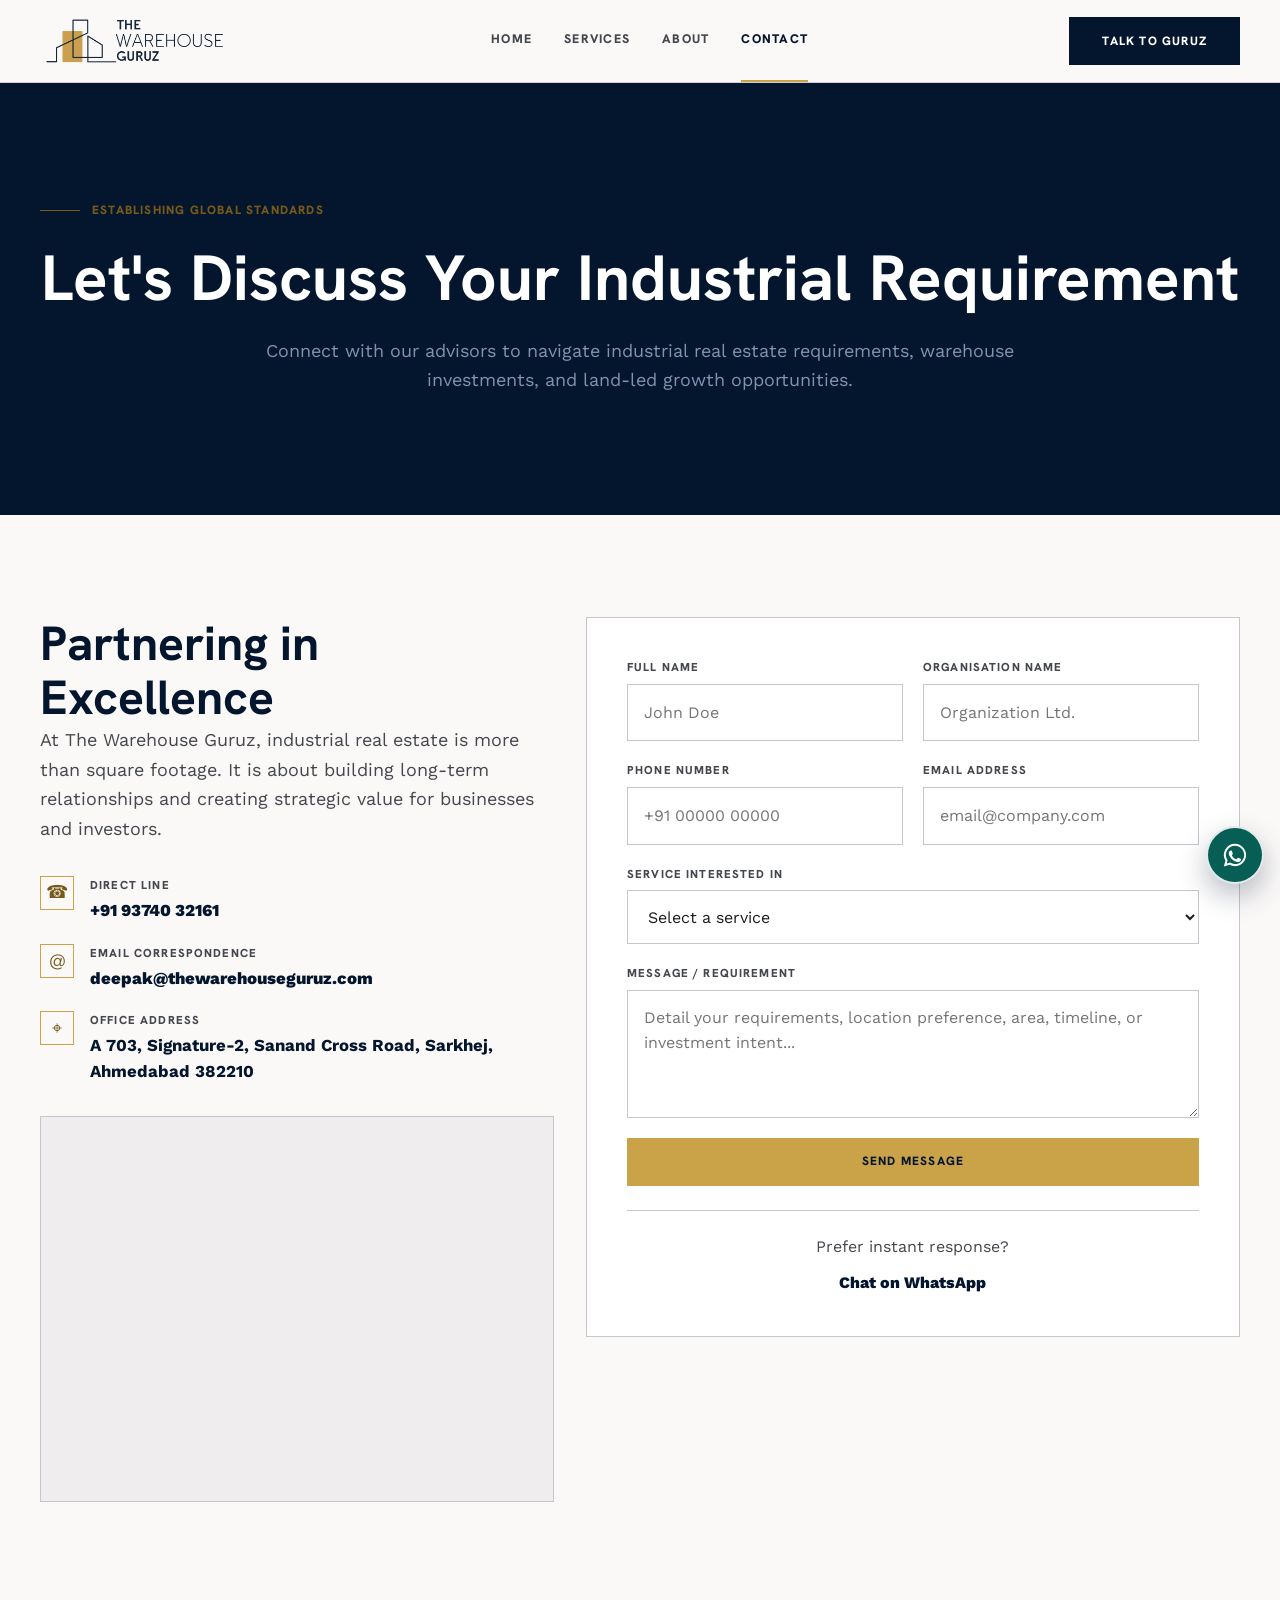
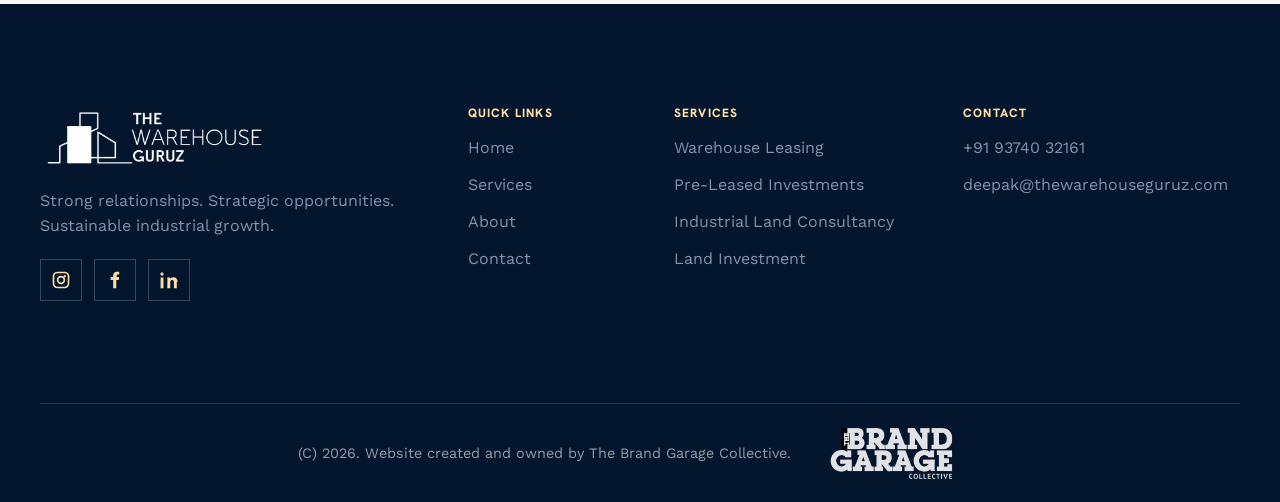
==== contact.html @ d519ac79 "Initial website build" ====
<!DOCTYPE html>
<!-- Website created by MDnoob (https://github.com/MDnoob) for The Brand Garage Collective. -->
<html lang="en">
  <head>
    <meta charset="utf-8" />
    <meta name="viewport" content="width=device-width, initial-scale=1" />
    <meta
      name="description"
      content="Contact The Warehouse Guruz for warehouse leasing, pre-leased warehouse investments, industrial land consultancy, and land investment opportunities."
    />
    <title>Contact | The Warehouse Guruz</title>
    <link rel="icon" type="image/png" sizes="256x256" href="./favicon-v3.png?v=20260601b" />
    <link rel="shortcut icon" href="./favicon.ico?v=20260601b" />
    <link rel="apple-touch-icon" href="./favicon-v3.png?v=20260601b" />
    <link rel="preconnect" href="https://fonts.googleapis.com" />
    <link rel="preconnect" href="https://fonts.gstatic.com" crossorigin />
    <link
      href="https://fonts.googleapis.com/css2?family=Hanken+Grotesk:wght@400;600;700;800&family=Work+Sans:wght@400;500;600;700&display=swap"
      rel="stylesheet"
    />
    <link rel="stylesheet" href="styles.css" />
    <script src="script.js" defer></script>
  </head>
  <body data-page="contact">
    <a class="skip-link" href="#main">Skip to content</a>
    <header class="site-header">
      <div class="container nav">
        <a class="brand" href="index.html" aria-label="The Warehouse Guruz home">
          <img class="brand-logo" src="assets/logo/the-warehouse-guruz-logo.png" alt="The Warehouse Guruz" />
        </a>
        <nav class="nav-links" id="site-navigation" data-nav-links aria-label="Primary navigation">
          <a class="nav-link" href="index.html" data-nav="home">Home</a>
          <a class="nav-link" href="services.html" data-nav="services">Services</a>
          <a class="nav-link" href="index.html#about">About</a>
          <a class="nav-link" href="contact.html" data-nav="contact">Contact</a>
        </nav>
        <div class="nav-actions">
          <a class="btn btn-primary nav-cta" data-whatsapp href="https://wa.me/919374032161">Talk to Guruz</a>
          <button
            class="mobile-menu-button"
            type="button"
            aria-label="Toggle navigation"
            aria-controls="site-navigation"
            aria-expanded="false"
            data-menu-button
          >
            <span class="mobile-menu-icon" aria-hidden="true"><span></span></span>
          </button>
        </div>
      </div>
    </header>

    <main id="main">
      <section class="page-hero dark">
        <div class="container page-hero-content reveal">
          <span class="eyebrow">Establishing Global Standards</span>
          <h1>Let's Discuss Your Industrial Requirement</h1>
          <p class="lead">
            Connect with our advisors to navigate industrial real estate requirements, warehouse investments, and land-led growth opportunities.
          </p>
        </div>
      </section>

      <section class="section">
        <div class="container contact-grid">
          <div class="contact-details reveal">
            <div>
              <h2>Partnering in Excellence</h2>
              <p class="lead">
                At The Warehouse Guruz, industrial real estate is more than square footage. It is about building long-term relationships and creating strategic value for businesses and investors.
              </p>
            </div>

            <div class="contact-list" aria-label="Contact details">
              <div class="contact-item">
                <div class="contact-icon" aria-hidden="true">☎</div>
                <div>
                  <div class="contact-label">Direct Line</div>
                  <a class="contact-value" href="tel:+919374032161">+91 93740 32161</a>
                </div>
              </div>
              <div class="contact-item">
                <div class="contact-icon" aria-hidden="true">@</div>
                <div>
                  <div class="contact-label">Email Correspondence</div>
                  <a class="contact-value" href="mailto:deepak@thewarehouseguruz.com">deepak@thewarehouseguruz.com</a>
                </div>
              </div>
              <div class="contact-item">
                <div class="contact-icon" aria-hidden="true">⌖</div>
                <div>
                  <div class="contact-label">Office Address</div>
                  <p class="contact-value contact-address">
                    A 703, Signature-2, Sanand Cross Road, Sarkhej, Ahmedabad 382210
                  </p>
                </div>
              </div>
            </div>

            <div class="map-embed" aria-label="Google map for Signature-2, Makarba, Ahmedabad">
              <iframe
                src="https://www.google.com/maps/embed?pb=!1m18!1m12!1m3!1d997.132322818571!2d72.49287999976843!3d22.987524234415023!2m3!1f0!2f0!3f0!3m2!1i1024!2i768!4f13.1!3m3!1m2!1s0x395e9aeba60e48b9%3A0x1c34dd484b5858c0!2sSIGNATURE-2%2C%20Makarba%2C%20Sarkhej-Okaf%2C%20Ahmedabad%2C%20Gujarat%20382210!5e1!3m2!1sen!2sin!4v1780307884399!5m2!1sen!2sin"
                title="The Warehouse Guruz office location"
                allowfullscreen
                loading="lazy"
                referrerpolicy="no-referrer-when-downgrade"
              ></iframe>
            </div>
          </div>

          <div class="form-card reveal">
            <form class="contact-form" data-contact-form novalidate>
              <input class="form-honeypot" type="text" name="website" tabindex="-1" autocomplete="off" aria-hidden="true" />
              <div class="form-grid">
                <div class="field">
                  <label for="full-name">Full Name</label>
                  <input id="full-name" name="fullName" type="text" autocomplete="name" placeholder="John Doe" required />
                </div>
                <div class="field">
                  <label for="company-name">Organisation Name</label>
                  <input id="company-name" name="companyName" type="text" autocomplete="organization" placeholder="Organization Ltd." required />
                </div>
                <div class="field">
                  <label for="phone-number">Phone Number</label>
                  <input id="phone-number" name="phoneNumber" type="tel" autocomplete="tel" placeholder="+91 00000 00000" required />
                </div>
                <div class="field">
                  <label for="email-address">Email Address</label>
                  <input id="email-address" name="emailAddress" type="email" autocomplete="email" placeholder="email@company.com" required />
                </div>
                <div class="field full">
                  <label for="service-type">Service Interested In</label>
                  <select id="service-type" name="service" required>
                    <option value="">Select a service</option>
                    <option value="warehouse-leasing">Warehouse Leasing</option>
                    <option value="pre-leased-investments">Pre-Leased Warehouse Investments</option>
                    <option value="industrial-land-consultancy">Industrial Land Consultancy</option>
                    <option value="land-investment-opportunities">Land Investment Opportunities</option>
                  </select>
                </div>
                <div class="field full">
                  <label for="message">Message / Requirement</label>
                  <textarea
                    id="message"
                    name="message"
                    placeholder="Detail your requirements, location preference, area, timeline, or investment intent..."
                    required
                  ></textarea>
                </div>
              </div>
              <button class="btn btn-secondary" type="submit">Send Message</button>
              <div class="form-status" data-form-status tabindex="-1" role="status" aria-live="polite">
                Please wait while we send your inquiry.
              </div>
            </form>

            <div class="instant-cta">
              <p class="text-muted">Prefer instant response?</p>
              <a class="inline-whatsapp" data-whatsapp href="https://wa.me/919374032161">Chat on WhatsApp</a>
            </div>
          </div>
        </div>
      </section>
    </main>

    <footer class="site-footer">
      <div class="container footer-grid">
        <div class="footer-brand">
          <img class="brand-logo footer-logo" src="assets/logo/the-warehouse-guruz-logo.png" alt="The Warehouse Guruz" />
          <p class="footer-text">Strong relationships. Strategic opportunities. Sustainable industrial growth.</p>
          <div class="social-links" aria-label="Social links">
            <a class="social-link" href="https://www.instagram.com/thewarehouseguruz/" target="_blank" rel="noopener" aria-label="The Warehouse Guruz on Instagram">
              <svg viewBox="0 0 24 24" aria-hidden="true"><path d="M7.75 2h8.5A5.76 5.76 0 0 1 22 7.75v8.5A5.76 5.76 0 0 1 16.25 22h-8.5A5.76 5.76 0 0 1 2 16.25v-8.5A5.76 5.76 0 0 1 7.75 2Zm0 2A3.75 3.75 0 0 0 4 7.75v8.5A3.75 3.75 0 0 0 7.75 20h8.5A3.75 3.75 0 0 0 20 16.25v-8.5A3.75 3.75 0 0 0 16.25 4h-8.5Zm8.75 2.1a1.4 1.4 0 1 1 0 2.8 1.4 1.4 0 0 1 0-2.8ZM12 7a5 5 0 1 1 0 10 5 5 0 0 1 0-10Zm0 2a3 3 0 1 0 0 6 3 3 0 0 0 0-6Z" fill="currentColor"/></svg>
            </a>
            <a class="social-link" href="https://www.facebook.com/profile.php?id=61590248348648" target="_blank" rel="noopener" aria-label="The Warehouse Guruz on Facebook">
              <svg viewBox="0 0 24 24" aria-hidden="true"><path d="M14 8.25V6.6c0-.8.55-1.1 1.18-1.1H17V2.2C16.68 2.16 15.58 2 14.3 2 11.62 2 9.8 3.64 9.8 6.66v1.59H6.77V12H9.8v10h3.72V12h3.08l.49-3.75H14Z" fill="currentColor"/></svg>
            </a>
            <a class="social-link" href="https://www.linkedin.com/company/the-warehouse-guruz/about/" target="_blank" rel="noopener" aria-label="The Warehouse Guruz on LinkedIn">
              <svg viewBox="0 0 24 24" aria-hidden="true"><path d="M5.35 8.98H1.9V22h3.45V8.98ZM3.62 3C2.52 3 1.65 3.82 1.65 4.9c0 1.06.85 1.9 1.93 1.9h.03c1.12 0 1.98-.84 1.98-1.9C5.57 3.82 4.73 3 3.62 3ZM22.35 14.54c0-3.99-2.13-5.84-4.98-5.84-2.29 0-3.31 1.26-3.88 2.14V8.98h-3.45c.04 1.22 0 13.02 0 13.02h3.45v-7.27c0-.39.03-.78.14-1.06.31-.78 1-1.59 2.17-1.59 1.53 0 2.14 1.17 2.14 2.88V22h3.45l-.04-7.46Z" fill="currentColor"/></svg>
            </a>
          </div>
        </div>
        <div>
          <h2 class="footer-title">Quick Links</h2>
          <ul class="footer-list">
            <li><a class="footer-link" href="index.html">Home</a></li>
            <li><a class="footer-link" href="services.html">Services</a></li>
            <li><a class="footer-link" href="index.html#about">About</a></li>
            <li><a class="footer-link" href="contact.html">Contact</a></li>
          </ul>
        </div>
        <div>
          <h2 class="footer-title">Services</h2>
          <ul class="footer-list">
            <li><a class="footer-link" href="services.html#warehouse-leasing">Warehouse Leasing</a></li>
            <li><a class="footer-link" href="services.html#pre-leased-investments">Pre-Leased Investments</a></li>
            <li><a class="footer-link" href="services.html#industrial-land-consultancy">Industrial Land Consultancy</a></li>
            <li><a class="footer-link" href="services.html#land-investment-opportunities">Land Investment</a></li>
          </ul>
        </div>
        <div>
          <h2 class="footer-title">Contact</h2>
          <ul class="footer-list">
            <li><a class="footer-contact" href="tel:+919374032161">+91 93740 32161</a></li>
            <li><a class="footer-contact" href="mailto:deepak@thewarehouseguruz.com">deepak@thewarehouseguruz.com</a></li>
          </ul>
        </div>
      </div>
      <div class="container footer-bottom">
        <span>(C) 2026. Website created and owned by The Brand Garage Collective.</span>
        <img class="creator-logo" src="assets/logo/the-brand-garage-collective-logo.png" alt="The Brand Garage Collective" />
      </div>
    </footer>

    <a class="whatsapp-float" data-whatsapp href="https://wa.me/919374032161" aria-label="Chat with The Warehouse Guruz on WhatsApp">
      <svg viewBox="0 0 32 32" aria-hidden="true" focusable="false">
        <path
          fill="currentColor"
          d="M16.04 3.2A12.75 12.75 0 0 0 5.1 22.5L3.2 29l6.67-1.78A12.76 12.76 0 1 0 16.04 3.2Zm0 2.32a10.43 10.43 0 1 1-5.3 19.41l-.38-.23-3.86 1.03 1.04-3.75-.25-.4A10.43 10.43 0 0 1 16.04 5.52Zm-5.08 5.52c-.23 0-.6.09-.92.44-.32.35-1.2 1.18-1.2 2.87s1.23 3.33 1.4 3.56c.17.23 2.38 3.8 5.88 5.17 2.9 1.14 3.5.91 4.13.85.63-.06 2.03-.83 2.31-1.63.29-.8.29-1.49.2-1.63-.08-.14-.32-.23-.66-.4-.35-.17-2.03-1-2.35-1.12-.32-.12-.55-.17-.78.17-.23.35-.9 1.12-1.1 1.35-.2.23-.4.26-.75.09-.35-.17-1.46-.54-2.78-1.72-1.03-.92-1.72-2.05-1.92-2.4-.2-.35-.02-.54.15-.71.15-.15.35-.4.52-.6.17-.2.23-.35.35-.58.12-.23.06-.43-.03-.6-.09-.17-.78-1.88-1.07-2.58-.28-.67-.57-.58-.78-.59h-.6Z"
        />
      </svg>
    </a>
  </body>
</html>
---- styles.css ----
:root {
  --color-bg: #fbf9f8;
  --color-surface: #ffffff;
  --color-surface-soft: #f5f3f3;
  --color-surface-muted: #efeded;
  --color-text: #1b1c1c;
  --color-muted: #44474d;
  --color-border: #c5c6ce;
  --color-outline: #75777e;
  --color-primary: #04162e;
  --color-primary-soft: #1a2b44;
  --color-primary-muted: #8292b0;
  --color-gold: #caa247;
  --color-gold-dark: #775a19;
  --color-gold-soft: #ffdea5;
  --color-whatsapp: #075e54;
  --shadow-crisp: 0 10px 24px rgba(4, 22, 46, 0.12);
  --container: 1440px;
  --space-1: 0.25rem;
  --space-2: 0.5rem;
  --space-3: 0.75rem;
  --space-4: 1rem;
  --space-5: 1.25rem;
  --space-6: 1.5rem;
  --space-8: 2rem;
  --space-10: 2.5rem;
  --space-12: 3rem;
  --space-16: 4rem;
  --space-20: 5rem;
  --radius: 0;
  --transition: 180ms ease;
  --header-height: 74px;
}

*,
*::before,
*::after {
  box-sizing: border-box;
}

html {
  min-width: 320px;
  scroll-behavior: smooth;
}

body {
  margin: 0;
  background: var(--color-bg);
  color: var(--color-text);
  font-family: "Work Sans", Arial, sans-serif;
  font-size: 16px;
  line-height: 1.55;
  text-rendering: optimizeLegibility;
}

body.nav-open {
  overflow: hidden;
}

img,
svg {
  display: block;
  max-width: 100%;
}

img {
  height: auto;
}

a {
  color: inherit;
  text-decoration: none;
}

button,
input,
select,
textarea {
  font: inherit;
}

button {
  cursor: pointer;
}

:focus-visible {
  outline: 3px solid var(--color-gold);
  outline-offset: 3px;
}

::selection {
  background: var(--color-gold-soft);
  color: var(--color-primary);
}

.skip-link {
  position: absolute;
  left: 1rem;
  top: 1rem;
  z-index: 999;
  transform: translateY(-160%);
  background: var(--color-primary);
  color: #fff;
  padding: 0.75rem 1rem;
  font-weight: 700;
}

.skip-link:focus {
  transform: translateY(0);
}

.container {
  width: min(100% - 40px, var(--container));
  margin-inline: auto;
}

.section {
  padding-block: clamp(3.5rem, 8vw, 7.5rem);
}

.section-tight {
  padding-block: clamp(2.75rem, 6vw, 5rem);
}

.section-header {
  display: grid;
  gap: var(--space-4);
  margin-bottom: clamp(2rem, 6vw, 4rem);
}

.section-header.split {
  align-items: end;
}

.section-header.centered {
  justify-items: center;
  text-align: center;
}

.eyebrow {
  display: inline-flex;
  align-items: center;
  gap: var(--space-3);
  color: var(--color-gold-dark);
  font-family: "Hanken Grotesk", Arial, sans-serif;
  font-size: 0.75rem;
  font-weight: 800;
  letter-spacing: 0.1em;
  line-height: 1.3;
  text-transform: uppercase;
}

.eyebrow::before {
  content: "";
  width: 40px;
  height: 1px;
  background: currentColor;
}

h1,
h2,
h3,
h4,
p {
  margin: 0;
}

h1,
h2,
h3,
h4,
.brand-text,
.stat-value {
  font-family: "Hanken Grotesk", Arial, sans-serif;
}

h1 {
  font-size: clamp(2.35rem, 12vw, 4rem);
  line-height: 1.08;
  letter-spacing: 0;
}

h2 {
  color: var(--color-primary);
  font-size: clamp(2rem, 8vw, 3rem);
  line-height: 1.12;
  letter-spacing: 0;
}

h3 {
  color: var(--color-primary);
  font-size: clamp(1.35rem, 5vw, 2rem);
  line-height: 1.18;
}

h4 {
  font-size: 1.35rem;
  line-height: 1.25;
}

.lead {
  color: var(--color-muted);
  font-size: clamp(1rem, 4vw, 1.125rem);
  line-height: 1.65;
}

.text-muted {
  color: var(--color-muted);
}

.site-header {
  position: sticky;
  top: 0;
  z-index: 80;
  border-bottom: 1px solid rgba(197, 198, 206, 0.8);
  background: rgba(251, 249, 248, 0.96);
  backdrop-filter: blur(16px);
}

.site-header.is-scrolled {
  box-shadow: 0 5px 18px rgba(4, 22, 46, 0.08);
}

.nav {
  min-height: var(--header-height);
  display: flex;
  align-items: center;
  justify-content: space-between;
  gap: var(--space-4);
}

.brand {
  display: inline-flex;
  align-items: center;
  gap: var(--space-3);
  min-width: 0;
}

.brand-logo {
  width: min(190px, 48vw);
  height: auto;
}

.brand-logo.footer-logo {
  width: min(230px, 72vw);
  filter: brightness(0) invert(1);
}

.nav-links {
  position: fixed;
  inset: var(--header-height) 0 auto 0;
  display: grid;
  gap: var(--space-2);
  padding: var(--space-5) 20px var(--space-6);
  border-bottom: 1px solid var(--color-border);
  background: var(--color-bg);
  box-shadow: var(--shadow-crisp);
  opacity: 0;
  pointer-events: none;
  transform: translateY(-120%);
  visibility: hidden;
  transition: opacity var(--transition), transform var(--transition);
}

.nav-links.is-open {
  opacity: 1;
  pointer-events: auto;
  transform: translateY(0);
  visibility: visible;
}

.nav-link {
  display: inline-flex;
  align-items: center;
  min-height: 48px;
  border-bottom: 2px solid transparent;
  color: var(--color-muted);
  font-family: "Hanken Grotesk", Arial, sans-serif;
  font-size: 0.78rem;
  font-weight: 800;
  letter-spacing: 0.1em;
  text-transform: uppercase;
}

.nav-link:hover,
.nav-link[aria-current="page"] {
  color: var(--color-primary);
  border-color: var(--color-gold);
}

.nav-actions {
  display: flex;
  align-items: center;
  gap: var(--space-3);
}

.mobile-menu-button {
  width: 48px;
  height: 48px;
  display: inline-grid;
  place-items: center;
  border: 1px solid var(--color-border);
  background: transparent;
  color: var(--color-primary);
}

.mobile-menu-icon {
  position: relative;
  width: 22px;
  height: 14px;
}

.mobile-menu-icon::before,
.mobile-menu-icon::after,
.mobile-menu-icon span {
  content: "";
  position: absolute;
  left: 0;
  width: 100%;
  height: 2px;
  background: currentColor;
  transition: transform var(--transition), opacity var(--transition), top var(--transition);
}

.mobile-menu-icon::before {
  top: 0;
}

.mobile-menu-icon span {
  top: 6px;
}

.mobile-menu-icon::after {
  top: 12px;
}

.mobile-menu-button[aria-expanded="true"] .mobile-menu-icon::before {
  top: 6px;
  transform: rotate(45deg);
}

.mobile-menu-button[aria-expanded="true"] .mobile-menu-icon span {
  opacity: 0;
}

.mobile-menu-button[aria-expanded="true"] .mobile-menu-icon::after {
  top: 6px;
  transform: rotate(-45deg);
}

.btn {
  display: inline-flex;
  align-items: center;
  justify-content: center;
  min-height: 48px;
  gap: var(--space-2);
  border: 1px solid transparent;
  padding: 0.85rem 1.2rem;
  color: var(--color-primary);
  font-family: "Hanken Grotesk", Arial, sans-serif;
  font-size: 0.75rem;
  font-weight: 800;
  letter-spacing: 0.1em;
  line-height: 1.2;
  text-align: center;
  text-transform: uppercase;
  transition: background var(--transition), color var(--transition), border-color var(--transition), transform var(--transition);
}

.btn:hover {
  transform: translateY(-1px);
}

.btn:active {
  transform: translateY(0) scale(0.98);
}

.btn-primary {
  background: var(--color-primary);
  color: #fff;
}

.btn-primary:hover {
  background: var(--color-primary-soft);
}

@media (hover: hover) and (pointer: fine) {
  .nav-cta:hover {
    border-color: var(--color-gold);
    background: var(--color-gold);
    color: var(--color-primary);
  }
}

.btn-secondary {
  background: var(--color-gold);
  color: var(--color-primary);
}

.btn-secondary:hover {
  background: var(--color-gold-soft);
}

.btn-outline {
  border-color: var(--color-outline);
  background: transparent;
}

.btn-outline:hover {
  background: var(--color-surface-muted);
}

.nav .btn-primary {
  display: none;
}

.hero {
  position: relative;
  min-height: calc(100svh - var(--header-height));
  display: grid;
  align-items: stretch;
  overflow: hidden;
  background: var(--color-surface);
}

.hero-media {
  position: absolute;
  inset: 0;
  z-index: 0;
}

.hero-media img {
  width: 100%;
  height: 100%;
  object-fit: cover;
  object-position: 72% center;
}

.hero-media::after {
  content: "";
  position: absolute;
  inset: 0;
  background:
    linear-gradient(180deg, rgba(251, 249, 248, 0.92) 0%, rgba(251, 249, 248, 0.76) 42%, rgba(251, 249, 248, 0.98) 100%),
    linear-gradient(90deg, rgba(251, 249, 248, 0.98) 0%, rgba(251, 249, 248, 0.56) 72%, rgba(251, 249, 248, 0.1) 100%);
}

.hero-content {
  position: relative;
  z-index: 1;
  display: grid;
  align-content: center;
  gap: var(--space-6);
  min-height: calc(100svh - var(--header-height));
  padding-block: clamp(3rem, 10vw, 7rem);
}

.hero-copy {
  max-width: 740px;
}

.hero h1 {
  color: var(--color-primary);
  margin-top: var(--space-5);
}

.hero h1 span {
  color: var(--color-gold-dark);
}

.hero .lead {
  max-width: 620px;
  margin-top: var(--space-6);
  padding-left: var(--space-5);
  border-left: 4px solid var(--color-gold);
}

.hero-actions {
  display: grid;
  grid-template-columns: 1fr;
  gap: var(--space-3);
  margin-top: var(--space-8);
  max-width: 460px;
}

.stats-band {
  background: var(--color-primary);
  color: #fff;
}

.stats-grid {
  display: grid;
  grid-template-columns: repeat(2, minmax(0, 1fr));
  gap: 1px;
  background: rgba(255, 255, 255, 0.12);
}

.stat {
  background: var(--color-primary);
  padding: var(--space-6) var(--space-4);
  text-align: center;
}

.stat-value {
  color: var(--color-gold-soft);
  font-size: clamp(1.75rem, 8vw, 2.35rem);
  font-weight: 800;
  line-height: 1;
}

.stat-label {
  margin-top: var(--space-2);
  color: rgba(255, 255, 255, 0.72);
  font-family: "Hanken Grotesk", Arial, sans-serif;
  font-size: 0.72rem;
  font-weight: 800;
  letter-spacing: 0.1em;
  text-transform: uppercase;
}

.services-preview {
  background: var(--color-surface-soft);
}

.service-card-grid {
  display: grid;
  gap: var(--space-5);
}

.service-card {
  display: grid;
  min-height: 100%;
  border: 1px solid var(--color-border);
  background: var(--color-surface);
  transition: border-color var(--transition), transform var(--transition);
}

.service-card:hover {
  border-color: var(--color-primary);
  transform: translateY(-2px);
}

.service-card-media {
  aspect-ratio: 4 / 3;
  overflow: hidden;
}

.service-card-media img,
.service-media img,
.opportunity-media img,
.about-bg img {
  width: 100%;
  height: 100%;
  object-fit: cover;
  transition: transform 600ms ease;
}

.service-card:hover img {
  transform: scale(1.04);
}

.service-card-body {
  display: grid;
  gap: var(--space-3);
  padding: var(--space-6);
}

.card-arrow {
  margin-top: var(--space-2);
  color: var(--color-gold-dark);
  font-size: 1.5rem;
  line-height: 1;
}

.opportunity-grid {
  display: grid;
  gap: var(--space-5);
}

.opportunity-media {
  position: relative;
  min-height: 430px;
  overflow: hidden;
  background: var(--color-primary);
}

.opportunity-media::after {
  content: "";
  position: absolute;
  inset: 0;
  background: linear-gradient(180deg, transparent 15%, rgba(4, 22, 46, 0.88) 100%);
}

.opportunity-caption {
  position: absolute;
  inset: auto var(--space-5) var(--space-5) var(--space-5);
  z-index: 1;
  color: #fff;
}

.tag {
  display: inline-flex;
  margin-bottom: var(--space-4);
  background: var(--color-gold);
  color: var(--color-primary);
  padding: 0.35rem 0.55rem;
  font-family: "Hanken Grotesk", Arial, sans-serif;
  font-size: 0.65rem;
  font-weight: 800;
  letter-spacing: 0.1em;
  text-transform: uppercase;
}

.opportunity-caption h3 {
  color: #fff;
  margin-bottom: var(--space-5);
}

.opportunity-panels {
  display: grid;
  gap: var(--space-5);
}

.panel {
  border: 1px solid var(--color-border);
  background: var(--color-surface);
  padding: var(--space-6);
}

.panel.dark {
  border-color: var(--color-primary);
  border-top: 4px solid var(--color-gold);
  background: var(--color-primary);
  color: #fff;
}

.panel.dark h3,
.panel.dark h4 {
  color: var(--color-gold-soft);
}

.panel.dark .lead,
.panel.dark p,
.panel.dark li {
  color: rgba(255, 255, 255, 0.78);
}

.check-list {
  display: grid;
  gap: var(--space-3);
  padding: 0;
  margin: var(--space-6) 0 0;
  list-style: none;
}

.check-list li {
  display: flex;
  align-items: flex-start;
  gap: var(--space-3);
}

.check-list li::before {
  content: "";
  flex: 0 0 11px;
  width: 11px;
  height: 11px;
  margin-top: 0.45rem;
  border: 2px solid var(--color-gold);
  background: transparent;
}

.metric {
  display: flex;
  align-items: center;
  gap: var(--space-4);
  margin-bottom: var(--space-3);
}

.metric-icon {
  color: var(--color-primary);
  font-size: 2.2rem;
}

.metric-value {
  color: var(--color-primary);
  font-family: "Hanken Grotesk", Arial, sans-serif;
  font-size: 2rem;
  font-weight: 800;
}

.about-band {
  position: relative;
  overflow: hidden;
  background: var(--color-primary);
  color: #fff;
}

.about-bg {
  position: absolute;
  inset: 0;
  opacity: 0.28;
}

.about-content {
  position: relative;
  z-index: 1;
  display: grid;
  gap: var(--space-8);
  align-items: center;
}

.about-content h2 {
  color: #fff;
  max-width: 560px;
}

.about-content .lead {
  color: rgba(255, 255, 255, 0.78);
  max-width: 620px;
}

.values-grid {
  display: grid;
  grid-template-columns: repeat(2, minmax(0, 1fr));
  gap: var(--space-5) var(--space-6);
  margin-top: var(--space-8);
}

.value-item {
  border-left: 2px solid var(--color-gold);
  padding-left: var(--space-4);
}

.value-item strong {
  display: block;
  margin-bottom: var(--space-2);
  color: var(--color-gold);
  font-family: "Hanken Grotesk", Arial, sans-serif;
  font-size: 0.75rem;
  letter-spacing: 0.1em;
  text-transform: uppercase;
}

.value-item p {
  color: rgba(255, 255, 255, 0.82);
  font-size: 0.92rem;
  line-height: 1.55;
}

.about-visual {
  position: relative;
  display: grid;
  justify-items: end;
  padding: var(--space-4) 0 0 var(--space-4);
}

.about-frame {
  width: min(100%, 560px);
  border: 8px solid rgba(202, 162, 71, 0.26);
  padding: var(--space-5);
}

.about-frame img {
  width: 100%;
  aspect-ratio: 4 / 3;
  object-fit: cover;
  object-position: center;
  filter: grayscale(1);
}

.quote-card {
  width: min(78%, 320px);
  margin-top: calc(var(--space-10) * -1);
  margin-right: clamp(0rem, 5vw, 6rem);
  background: var(--color-gold);
  color: #020912;
  padding: clamp(1.5rem, 5vw, 2.6rem);
  position: relative;
  z-index: 2;
}

.quote-card blockquote {
  margin: 0;
  font-family: "Hanken Grotesk", Arial, sans-serif;
  font-size: clamp(1.35rem, 5vw, 2rem);
  font-style: italic;
  font-weight: 800;
  line-height: 1.16;
}

.cta-band {
  background: var(--color-surface-muted);
  text-align: center;
}

.cta-inner {
  max-width: 840px;
  margin-inline: auto;
  display: grid;
  gap: var(--space-5);
}

.cta-actions {
  display: grid;
  gap: var(--space-3);
  margin-inline: auto;
  width: min(100%, 520px);
}

.page-hero {
  position: relative;
  overflow: hidden;
  background: var(--color-surface-muted);
}

.page-hero::before {
  content: "";
  position: absolute;
  inset: 0;
  opacity: 0.42;
  background-image:
    linear-gradient(rgba(4, 22, 46, 0.08) 1px, transparent 1px),
    linear-gradient(90deg, rgba(4, 22, 46, 0.08) 1px, transparent 1px);
  background-size: 42px 42px;
}

.page-hero.dark {
  background: var(--color-primary);
  color: #fff;
}

.page-hero.dark h1 {
  color: #fff;
}

.page-hero.dark .lead {
  color: var(--color-primary-muted);
}

.page-hero-content {
  position: relative;
  z-index: 1;
  display: grid;
  gap: var(--space-6);
  padding-block: clamp(4rem, 10vw, 7.5rem);
  text-align: center;
}

.page-hero-content .lead {
  max-width: 760px;
  margin-inline: auto;
}

.service-detail {
  scroll-margin-top: calc(var(--header-height) + 24px);
}

.service-detail.alt {
  background: var(--color-surface-muted);
}

.service-detail-grid {
  display: grid;
  gap: var(--space-5);
  align-items: stretch;
}

.service-media {
  min-height: 260px;
  overflow: hidden;
}

.service-copy {
  display: grid;
  align-content: center;
  gap: var(--space-5);
  border: 1px solid var(--color-border);
  background: var(--color-surface);
  padding: var(--space-6);
}

.service-copy.dark {
  border-color: var(--color-primary);
  background: var(--color-primary);
  color: #fff;
}

.service-copy.dark h2 {
  color: #fff;
}

.service-copy.dark .lead,
.service-copy.dark p {
  color: var(--color-primary-muted);
}

.service-number {
  color: var(--color-gold-dark);
  font-family: "Hanken Grotesk", Arial, sans-serif;
  font-size: 0.75rem;
  font-weight: 800;
  letter-spacing: 0.16em;
  text-transform: uppercase;
}

.service-copy.dark .service-number {
  color: var(--color-gold-soft);
}

.process-grid {
  display: grid;
  gap: var(--space-8);
}

.process-step {
  position: relative;
  display: grid;
  gap: var(--space-4);
  text-align: center;
}

.process-number {
  width: 82px;
  height: 82px;
  display: grid;
  place-items: center;
  margin-inline: auto;
  border: 2px solid var(--color-gold);
  background: var(--color-surface);
  color: var(--color-gold-dark);
  font-family: "Hanken Grotesk", Arial, sans-serif;
  font-size: 1.5rem;
  font-weight: 800;
}

.contact-grid {
  display: grid;
  gap: var(--space-8);
}

.contact-details {
  display: grid;
  gap: var(--space-8);
  align-content: start;
}

.contact-list {
  display: grid;
  gap: var(--space-5);
}

.contact-item {
  display: grid;
  grid-template-columns: 34px 1fr;
  gap: var(--space-4);
  align-items: start;
}

.contact-icon {
  width: 34px;
  height: 34px;
  display: grid;
  place-items: center;
  border: 1px solid var(--color-gold);
  color: var(--color-gold-dark);
  font-size: 1.1rem;
}

.contact-label {
  color: var(--color-muted);
  font-family: "Hanken Grotesk", Arial, sans-serif;
  font-size: 0.72rem;
  font-weight: 800;
  letter-spacing: 0.1em;
  text-transform: uppercase;
}

.contact-value {
  display: inline-flex;
  margin-top: 0.2rem;
  color: var(--color-primary);
  font-size: 1.05rem;
  font-weight: 800;
  overflow-wrap: anywhere;
}

.contact-value:hover {
  color: var(--color-gold-dark);
}

.map-embed {
  width: 100%;
  aspect-ratio: 4 / 3;
  border: 1px solid var(--color-border);
  background: var(--color-surface-muted);
  overflow: hidden;
}

.map-embed iframe {
  width: 100%;
  height: 100%;
  border: 0;
  display: block;
  filter: grayscale(0.35);
}

.contact-address {
  display: block;
  font-weight: 700;
  line-height: 1.55;
}

.form-card {
  border: 1px solid var(--color-border);
  background: var(--color-surface);
  padding: var(--space-6);
}

.contact-form {
  display: grid;
  gap: var(--space-5);
}

.form-honeypot {
  position: absolute;
  left: -10000px;
  width: 1px;
  height: 1px;
  opacity: 0;
  pointer-events: none;
}

.form-grid {
  display: grid;
  gap: var(--space-5);
}

.field {
  display: grid;
  gap: var(--space-2);
}

.field.full {
  grid-column: 1 / -1;
}

label {
  color: var(--color-muted);
  font-family: "Hanken Grotesk", Arial, sans-serif;
  font-size: 0.72rem;
  font-weight: 800;
  letter-spacing: 0.1em;
  text-transform: uppercase;
}

input,
select,
textarea {
  width: 100%;
  border: 1px solid var(--color-border);
  border-radius: var(--radius);
  background: var(--color-surface);
  color: var(--color-text);
  padding: 0.95rem 1rem;
}

textarea {
  min-height: 128px;
  resize: vertical;
}

input:focus,
select:focus,
textarea:focus {
  border-color: var(--color-primary);
  outline: 2px solid rgba(4, 22, 46, 0.16);
  outline-offset: 0;
}

.form-status {
  display: none;
  border-left: 4px solid var(--color-gold);
  background: var(--color-surface-soft);
  color: var(--color-muted);
  padding: var(--space-4);
}

.form-status.is-visible {
  display: block;
}

.form-status[data-type="success"] {
  border-left-color: #0f7a4f;
}

.form-status[data-type="error"] {
  border-left-color: #ba1a1a;
}

.instant-cta {
  display: grid;
  gap: var(--space-3);
  justify-items: center;
  margin-top: var(--space-6);
  padding-top: var(--space-6);
  border-top: 1px solid var(--color-border);
  text-align: center;
}

.inline-whatsapp {
  color: var(--color-primary);
  font-weight: 800;
}

.inline-whatsapp:hover {
  color: var(--color-gold-dark);
}

.site-footer {
  background: var(--color-primary);
  color: #fff;
}

.footer-grid {
  display: grid;
  gap: var(--space-10);
  padding-block: clamp(3.5rem, 8vw, 7rem);
}

.footer-brand {
  display: grid;
  gap: var(--space-5);
  max-width: 430px;
}

.footer-text,
.footer-link,
.footer-contact {
  color: var(--color-primary-muted);
}

.footer-title {
  margin-bottom: var(--space-4);
  color: var(--color-gold-soft);
  font-family: "Hanken Grotesk", Arial, sans-serif;
  font-size: 0.75rem;
  font-weight: 800;
  letter-spacing: 0.1em;
  text-transform: uppercase;
}

.footer-list {
  display: grid;
  gap: var(--space-3);
  padding: 0;
  margin: 0;
  list-style: none;
}

.social-links {
  display: flex;
  flex-wrap: wrap;
  gap: var(--space-3);
}

.social-link {
  width: 42px;
  height: 42px;
  display: grid;
  place-items: center;
  border: 1px solid rgba(255, 255, 255, 0.2);
  color: var(--color-gold-soft);
  transition: background var(--transition), color var(--transition), border-color var(--transition), transform var(--transition);
}

.social-link svg {
  width: 20px;
  height: 20px;
}

.social-link:hover,
.social-link:focus-visible {
  border-color: var(--color-gold-soft);
  background: rgba(255, 255, 255, 0.08);
  color: #fff;
  transform: translateY(-1px);
}

.footer-link:hover,
.footer-contact:hover {
  color: #fff;
  text-decoration: underline;
  text-underline-offset: 0.25em;
}

.footer-bottom {
  border-top: 1px solid rgba(255, 255, 255, 0.12);
  padding-block: var(--space-5);
  color: rgba(255, 255, 255, 0.58);
  font-size: 0.9rem;
  display: flex;
  flex-direction: column;
  align-items: center;
  justify-content: center;
  gap: var(--space-3);
  text-align: center;
}

.creator-logo {
  width: min(180px, 64vw);
  max-height: 58px;
  object-fit: contain;
  filter: grayscale(1) invert(1) contrast(1.65) brightness(1.08);
  opacity: 0.88;
}

.whatsapp-float {
  position: fixed;
  right: max(16px, env(safe-area-inset-right));
  bottom: max(16px, env(safe-area-inset-bottom));
  z-index: 90;
  width: 58px;
  height: 58px;
  display: grid;
  place-items: center;
  border: 2px solid rgba(255, 255, 255, 0.88);
  border-radius: 50%;
  background: var(--color-whatsapp);
  color: #fff;
  box-shadow: 0 12px 28px rgba(4, 22, 46, 0.28);
  transition: transform var(--transition), box-shadow var(--transition);
}

.whatsapp-float:hover,
.whatsapp-float:focus-visible {
  transform: translateY(-2px) scale(1.04);
  box-shadow: 0 16px 34px rgba(4, 22, 46, 0.34);
  background: #064c43;
}

.whatsapp-float svg {
  width: 28px;
  height: 28px;
}

.reveal {
  opacity: 0;
  transform: translateY(24px);
  transition: opacity 560ms ease, transform 560ms ease;
}

.reveal.is-visible {
  opacity: 1;
  transform: translateY(0);
}

@media (prefers-reduced-motion: reduce) {
  *,
  *::before,
  *::after {
    scroll-behavior: auto !important;
    transition-duration: 0.01ms !important;
    animation-duration: 0.01ms !important;
    animation-iteration-count: 1 !important;
  }

  .reveal {
    opacity: 1;
    transform: none;
  }
}

@media (min-width: 560px) {
  .hero-actions,
  .cta-actions {
    grid-template-columns: repeat(2, minmax(0, 1fr));
  }

  .form-grid {
    grid-template-columns: repeat(2, minmax(0, 1fr));
  }
}

@media (min-width: 768px) {
  .container {
    width: min(100% - 80px, var(--container));
  }

  .nav .btn-primary {
    display: inline-flex;
  }

  .service-card-grid {
    grid-template-columns: repeat(2, minmax(0, 1fr));
  }

  .stats-grid {
    grid-template-columns: repeat(4, minmax(0, 1fr));
  }

  .values-grid,
  .process-grid {
    grid-template-columns: repeat(2, minmax(0, 1fr));
  }

  .service-media {
    min-height: 420px;
  }

  .contact-grid {
    grid-template-columns: 0.88fr 1.12fr;
    align-items: start;
  }

  .footer-grid {
    grid-template-columns: 1.4fr 0.8fr 1fr;
  }
}

@media (min-width: 980px) {
  .mobile-menu-button {
    display: none;
  }

  .nav-links {
    position: static;
    display: flex;
    align-items: center;
    gap: var(--space-8);
    padding: 0;
    border: 0;
    background: transparent;
    box-shadow: none;
    opacity: 1;
    pointer-events: auto;
    transform: none;
    visibility: visible;
  }

  .nav-link {
    min-height: var(--header-height);
  }

  .hero-media::after {
    background: linear-gradient(90deg, rgba(251, 249, 248, 1) 0%, rgba(251, 249, 248, 1) 42%, rgba(251, 249, 248, 0.55) 68%, rgba(251, 249, 248, 0.04) 100%);
  }

  .hero-content {
    min-height: min(820px, calc(100svh - var(--header-height)));
  }

  .section-header.split {
    grid-template-columns: minmax(0, 0.9fr) auto;
  }

  .service-card-grid {
    grid-template-columns: repeat(4, minmax(0, 1fr));
  }

  .opportunity-grid {
    grid-template-columns: 1.25fr 0.75fr;
  }

  .about-content {
    grid-template-columns: minmax(0, 0.92fr) minmax(420px, 0.92fr);
  }

  .opportunity-panels {
    grid-template-rows: 1fr auto;
  }

  .service-detail-grid {
    grid-template-columns: 7fr 5fr;
  }

  .service-detail-grid.reverse {
    grid-template-columns: 5fr 7fr;
  }

  .service-detail-grid.reverse .service-copy {
    order: 1;
  }

  .service-detail-grid.reverse .service-media {
    order: 2;
  }

  .service-copy {
    padding: clamp(2.5rem, 4vw, 4rem);
  }

  .process-grid {
    grid-template-columns: repeat(4, minmax(0, 1fr));
    position: relative;
  }

  .process-grid::before {
    content: "";
    position: absolute;
    top: 41px;
    left: 10%;
    right: 10%;
    height: 1px;
    background: var(--color-border);
  }

  .process-step {
    z-index: 1;
  }

  .footer-grid {
    grid-template-columns: 1.4fr 0.6fr 0.9fr 1fr;
  }

  .footer-bottom {
    flex-direction: row;
  }
}

@media (max-width: 767px) {
  .section {
    padding-block: 3.25rem;
  }

  .section-tight {
    padding-block: 2.5rem;
  }

  .hero {
    min-height: auto;
  }

  .hero-content {
    min-height: calc(100svh - var(--header-height));
  }

  .service-card-body .text-muted {
    display: none;
  }

  .service-card-body {
    gap: var(--space-2);
  }

  .about-band {
    padding-block: 3rem;
  }

  .about-bg {
    opacity: 0.18;
  }

  .about-content {
    gap: var(--space-6);
  }

  .about-content h2 {
    font-size: clamp(1.75rem, 8vw, 2.35rem);
  }

  .about-content .lead {
    font-size: 0.98rem;
    line-height: 1.55;
  }

  .values-grid {
    grid-template-columns: 1fr 1fr;
    gap: var(--space-4);
    margin-top: var(--space-6);
  }

  .value-item {
    padding-left: var(--space-3);
  }

  .value-item p {
    display: none;
  }

  .about-visual {
    padding: 0;
    justify-items: stretch;
  }

  .about-frame {
    width: 100%;
    border-width: 4px;
    padding: var(--space-3);
  }

  .quote-card {
    width: min(88%, 310px);
    margin-top: -2rem;
    margin-right: var(--space-4);
    justify-self: end;
  }

  .map-embed {
    aspect-ratio: 1 / 1;
  }

  .footer-grid {
    gap: var(--space-8);
  }
}

@media (min-width: 1280px) {
  :root {
    --header-height: 82px;
  }

  .btn {
    padding-inline: 2rem;
  }

  .hero-actions {
    max-width: 560px;
  }

  .panel,
  .form-card {
    padding: var(--space-10);
  }
}
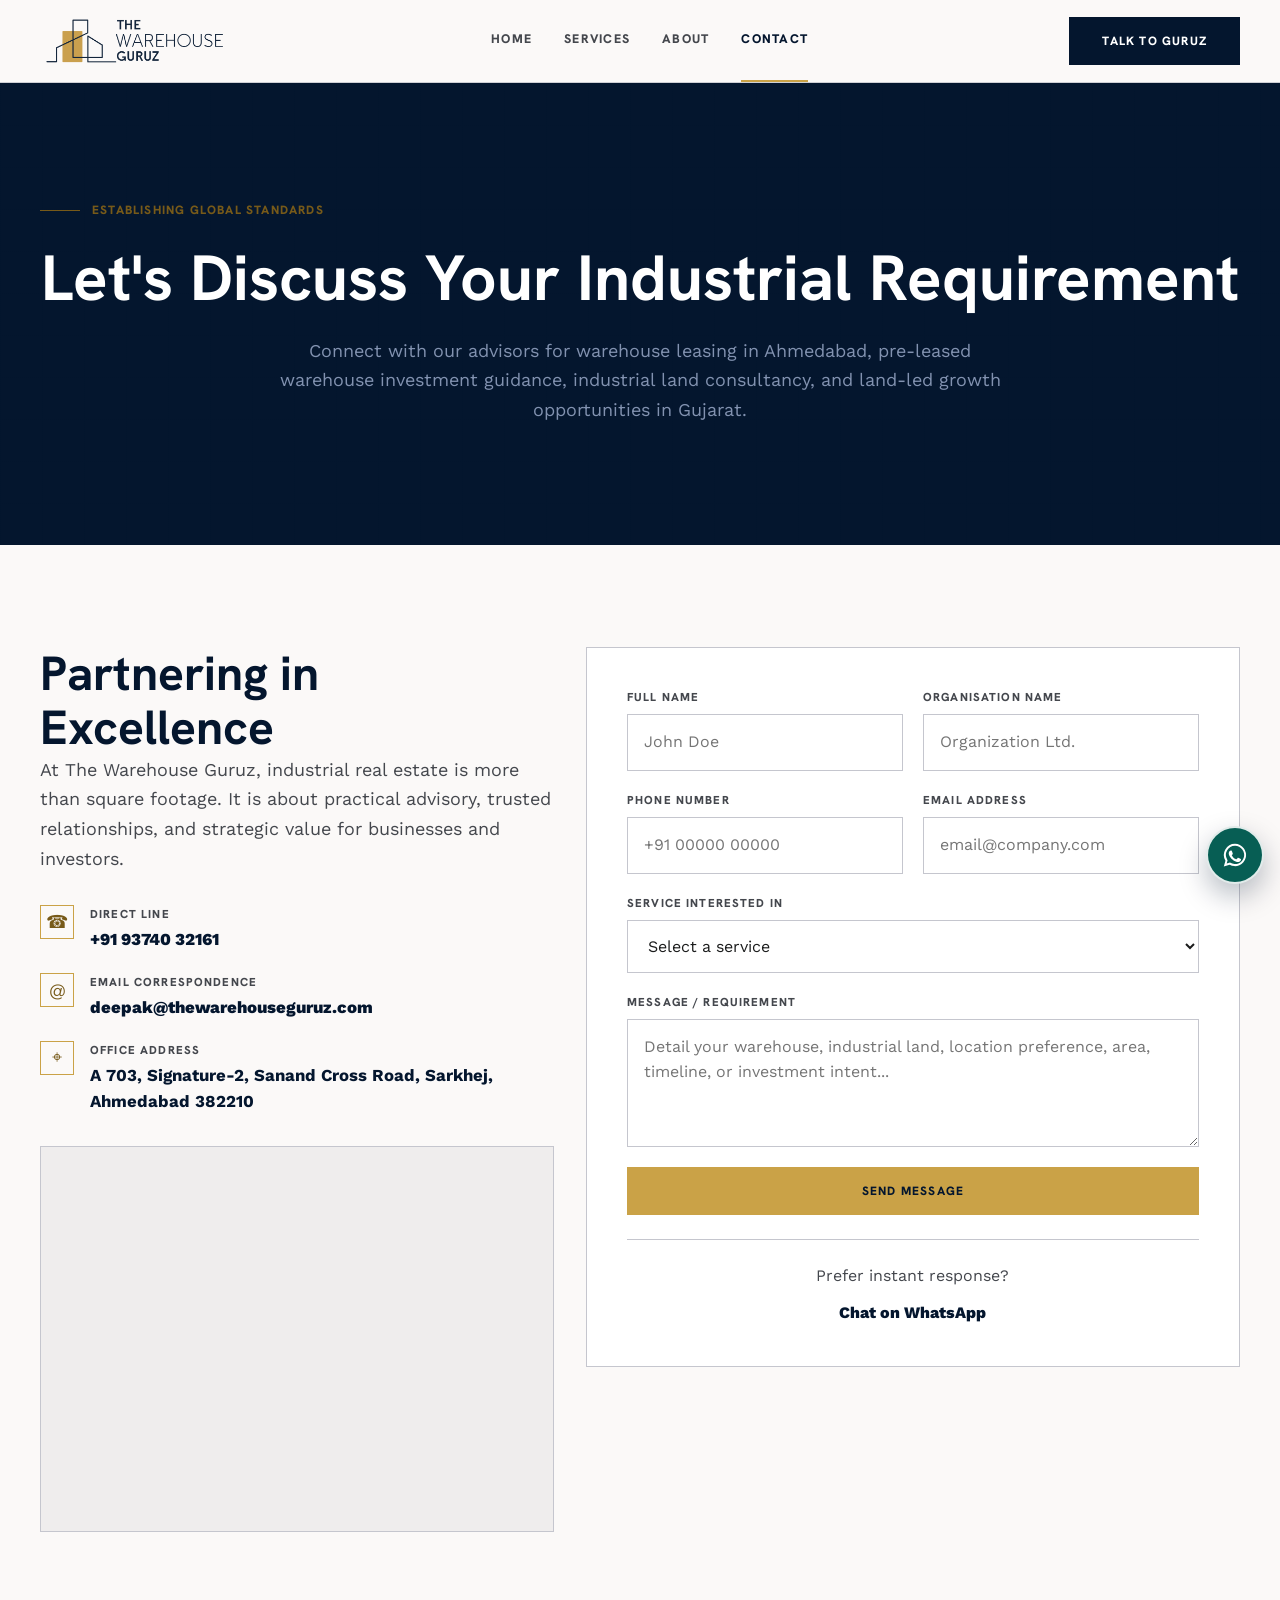
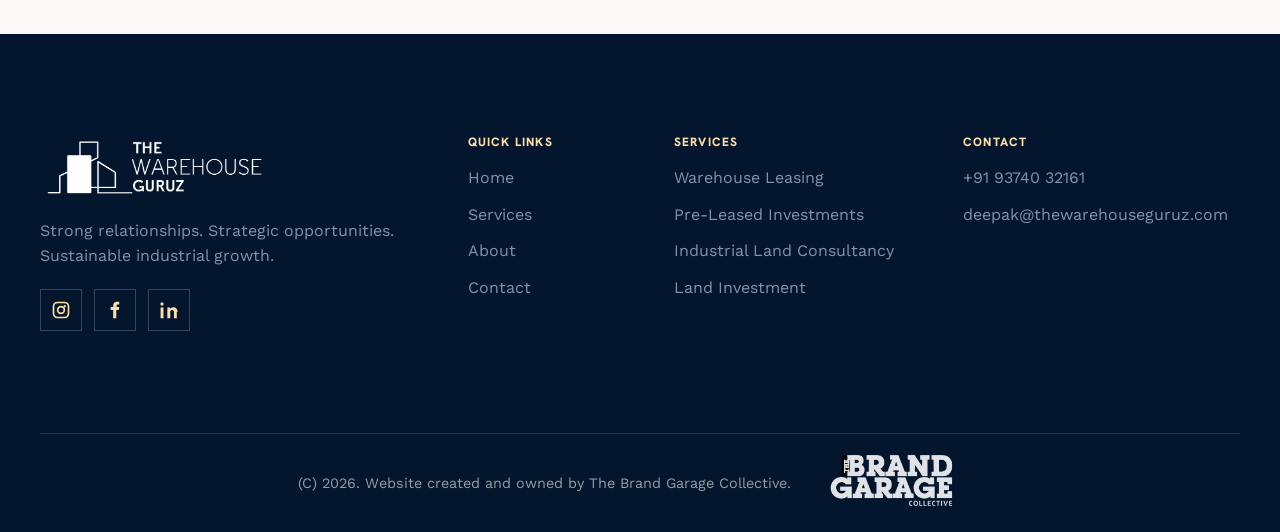
==== commit 209e94d0: "Add SEO foundation and refine home alignment" ====
--- a/contact.html
+++ b/contact.html
@@ -6,9 +6,19 @@
     <meta name="viewport" content="width=device-width, initial-scale=1" />
     <meta
       name="description"
-      content="Contact The Warehouse Guruz for warehouse leasing, pre-leased warehouse investments, industrial land consultancy, and land investment opportunities."
+      content="Contact The Warehouse Guruz for warehouse leasing in Ahmedabad, industrial land consultancy, pre-leased warehouse investments, and industrial property advisory in Gujarat."
     />
-    <title>Contact | The Warehouse Guruz</title>
+    <title>Contact The Warehouse Guruz | Warehouse &amp; Industrial Land Advisory</title>
+    <link rel="canonical" href="https://thewarehouseguruz.com/contact.html" />
+    <meta property="og:type" content="website" />
+    <meta property="og:site_name" content="The Warehouse Guruz" />
+    <meta property="og:title" content="Contact The Warehouse Guruz | Warehouse &amp; Industrial Land Advisory" />
+    <meta
+      property="og:description"
+      content="Discuss warehouse leasing, industrial land, pre-leased warehouse investment, and industrial real estate requirements in Ahmedabad and Gujarat."
+    />
+    <meta property="og:url" content="https://thewarehouseguruz.com/contact.html" />
+    <meta property="og:image" content="https://thewarehouseguruz.com/assets/images/brand-hero-poster.png" />
     <link rel="icon" type="image/png" sizes="256x256" href="./favicon-v3.png?v=20260601b" />
     <link rel="shortcut icon" href="./favicon.ico?v=20260601b" />
     <link rel="apple-touch-icon" href="./favicon-v3.png?v=20260601b" />
@@ -56,7 +66,7 @@
           <span class="eyebrow">Establishing Global Standards</span>
           <h1>Let's Discuss Your Industrial Requirement</h1>
           <p class="lead">
-            Connect with our advisors to navigate industrial real estate requirements, warehouse investments, and land-led growth opportunities.
+            Connect with our advisors for warehouse leasing in Ahmedabad, pre-leased warehouse investment guidance, industrial land consultancy, and land-led growth opportunities in Gujarat.
           </p>
         </div>
       </section>
@@ -67,7 +77,7 @@
             <div>
               <h2>Partnering in Excellence</h2>
               <p class="lead">
-                At The Warehouse Guruz, industrial real estate is more than square footage. It is about building long-term relationships and creating strategic value for businesses and investors.
+                At The Warehouse Guruz, industrial real estate is more than square footage. It is about practical advisory, trusted relationships, and strategic value for businesses and investors.
               </p>
             </div>
 
@@ -143,7 +153,7 @@
                   <textarea
                     id="message"
                     name="message"
-                    placeholder="Detail your requirements, location preference, area, timeline, or investment intent..."
+                    placeholder="Detail your warehouse, industrial land, location preference, area, timeline, or investment intent..."
                     required
                   ></textarea>
                 </div>
--- a/styles.css
+++ b/styles.css
@@ -480,7 +480,12 @@
   grid-template-columns: 1fr;
   gap: var(--space-3);
   margin-top: var(--space-8);
-  max-width: 460px;
+  max-width: 620px;
+}
+
+.hero-actions .btn {
+  padding-inline: 1rem;
+  letter-spacing: 0.08em;
 }
 
 .stats-band {
@@ -1212,6 +1217,7 @@
   object-fit: contain;
   filter: grayscale(1) invert(1) contrast(1.65) brightness(1.08);
   opacity: 0.88;
+  transform: translateY(-3px);
 }
 
 .whatsapp-float {
@@ -1514,7 +1520,7 @@
   }
 
   .hero-actions {
-    max-width: 560px;
+    max-width: 660px;
   }
 
   .panel,
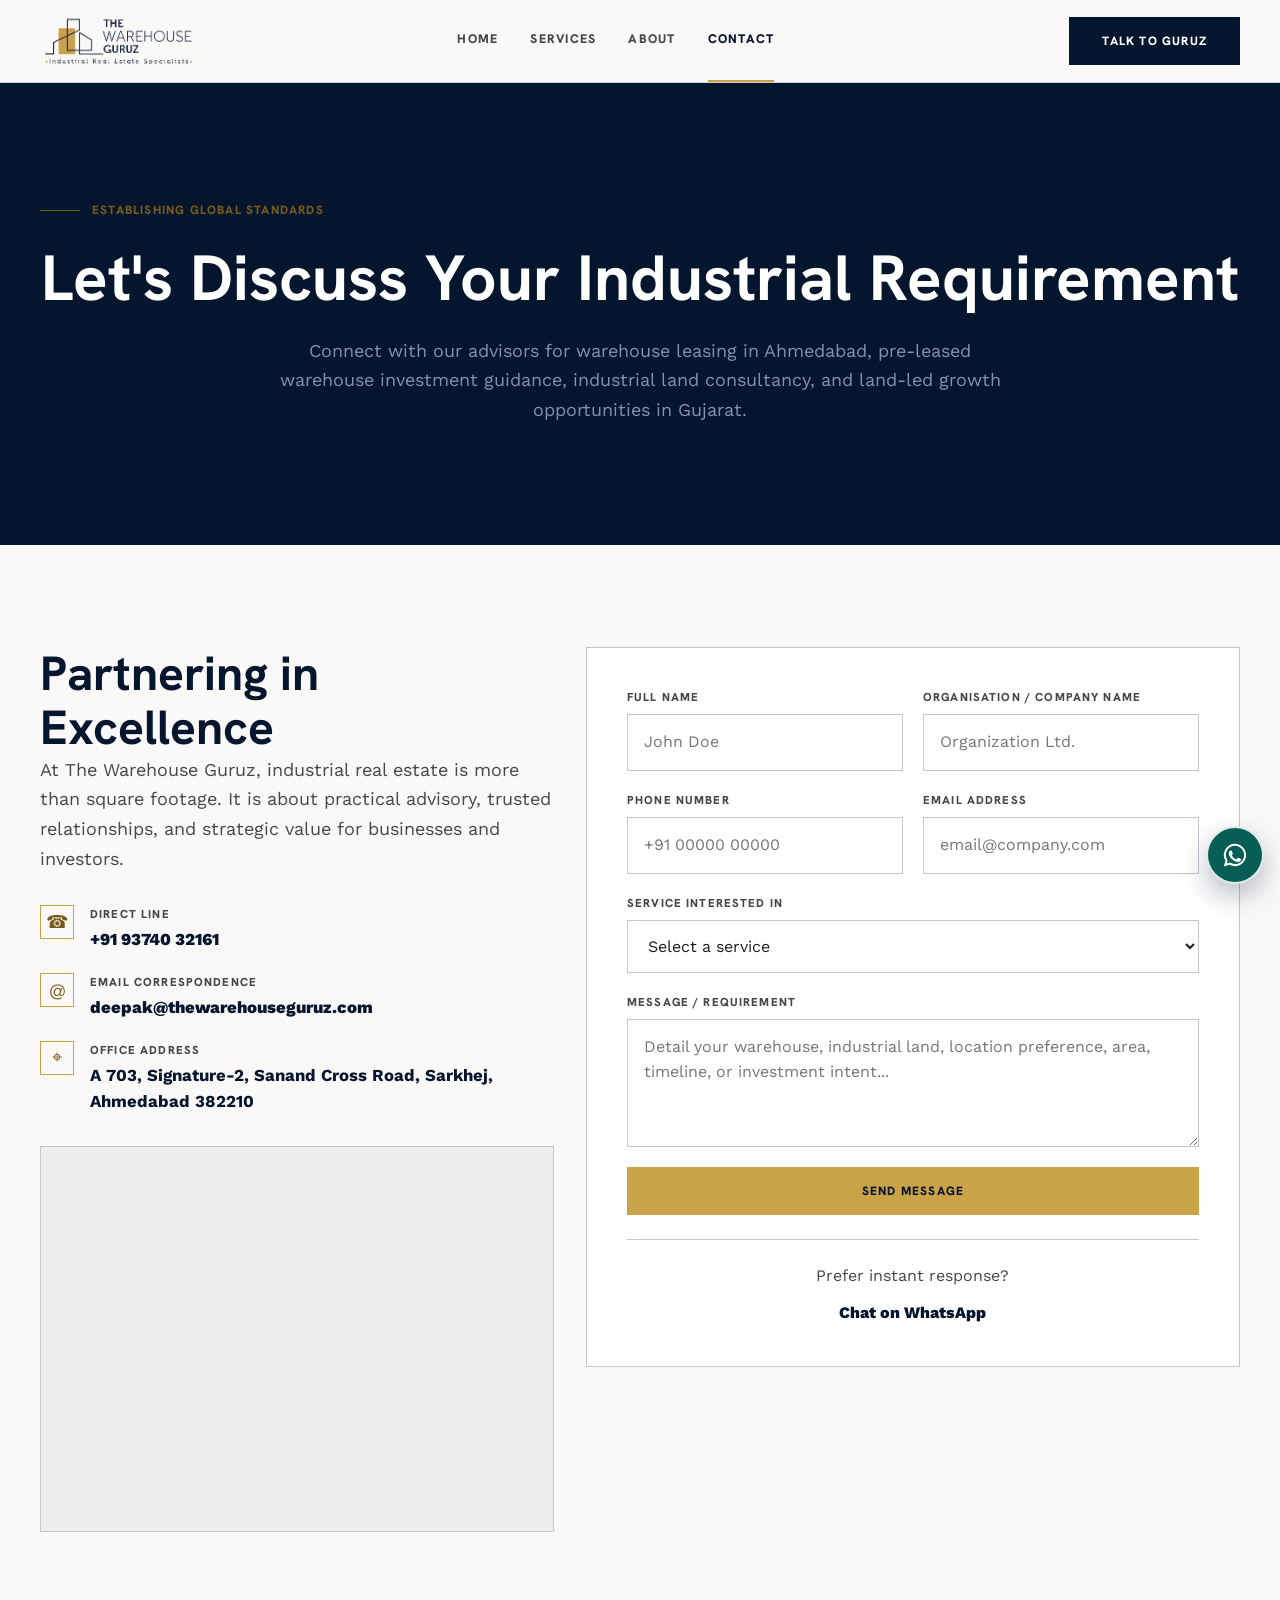
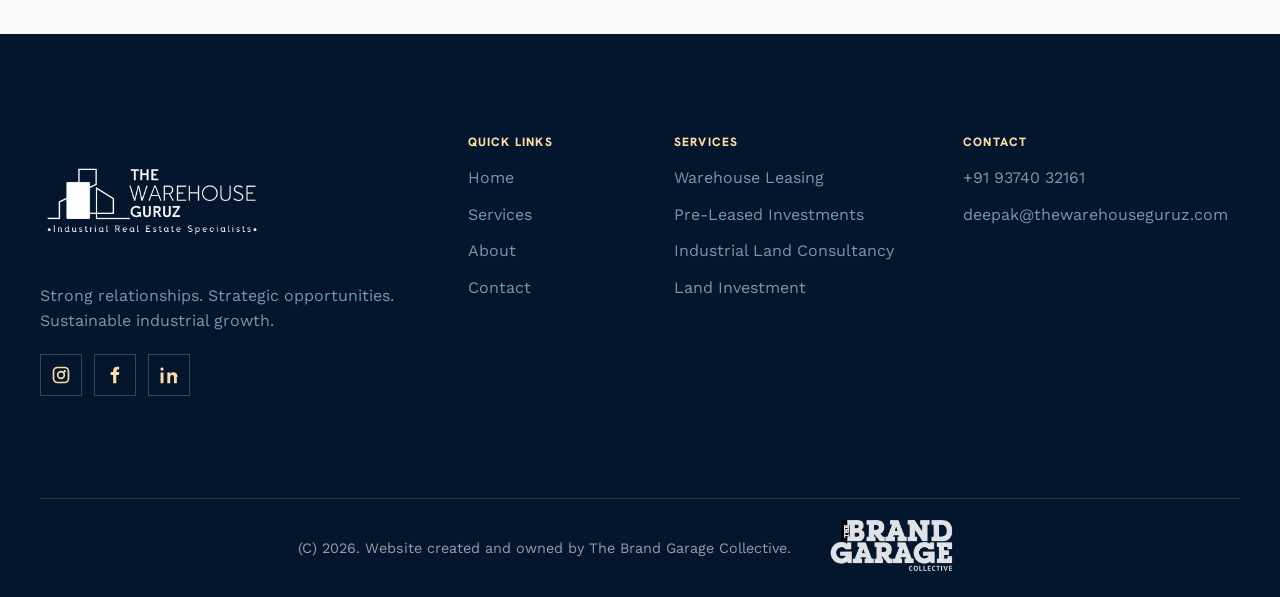
==== commit 93f45430: "Refine services content and logo presentation" ====
--- a/contact.html
+++ b/contact.html
@@ -36,7 +36,7 @@
     <header class="site-header">
       <div class="container nav">
         <a class="brand" href="index.html" aria-label="The Warehouse Guruz home">
-          <img class="brand-logo" src="assets/logo/the-warehouse-guruz-logo.png" alt="The Warehouse Guruz" />
+          <img class="brand-logo" src="assets/logo/the-warehouse-guruz-full-transparant-logo.png" alt="The Warehouse Guruz" />
         </a>
         <nav class="nav-links" id="site-navigation" data-nav-links aria-label="Primary navigation">
           <a class="nav-link" href="index.html" data-nav="home">Home</a>
@@ -127,7 +127,7 @@
                   <input id="full-name" name="fullName" type="text" autocomplete="name" placeholder="John Doe" required />
                 </div>
                 <div class="field">
-                  <label for="company-name">Organisation Name</label>
+                  <label for="company-name">Organisation / Company Name</label>
                   <input id="company-name" name="companyName" type="text" autocomplete="organization" placeholder="Organization Ltd." required />
                 </div>
                 <div class="field">
@@ -176,7 +176,7 @@
     <footer class="site-footer">
       <div class="container footer-grid">
         <div class="footer-brand">
-          <img class="brand-logo footer-logo" src="assets/logo/the-warehouse-guruz-logo.png" alt="The Warehouse Guruz" />
+          <img class="brand-logo footer-logo" src="assets/logo/the-warehouse-guruz-full-transparant-logo.png" alt="The Warehouse Guruz" />
           <p class="footer-text">Strong relationships. Strategic opportunities. Sustainable industrial growth.</p>
           <div class="social-links" aria-label="Social links">
             <a class="social-link" href="https://www.instagram.com/thewarehouseguruz/" target="_blank" rel="noopener" aria-label="The Warehouse Guruz on Instagram">
--- a/styles.css
+++ b/styles.css
@@ -237,12 +237,21 @@
 }
 
 .brand-logo {
-  width: min(190px, 48vw);
-  height: auto;
+  width: auto;
+  height: min(70px, calc(var(--header-height) - 8px));
+  max-width: min(220px, 54vw);
+  object-fit: contain;
+}
+
+.site-header .brand-logo {
+  transform: scale(1.28);
+  transform-origin: left center;
 }
 
 .brand-logo.footer-logo {
-  width: min(230px, 72vw);
+  width: auto;
+  height: clamp(96px, 10vw, 128px);
+  max-width: min(280px, 76vw);
   filter: brightness(0) invert(1);
 }
 
@@ -674,6 +683,11 @@
   background: transparent;
 }
 
+.check-list.compact {
+  gap: var(--space-2);
+  margin-top: var(--space-4);
+}
+
 .metric {
   display: flex;
   align-items: center;
@@ -868,6 +882,7 @@
   display: grid;
   gap: var(--space-5);
   align-items: stretch;
+  overflow-anchor: none;
 }
 
 .service-media {
@@ -910,6 +925,110 @@
 
 .service-copy.dark .service-number {
   color: var(--color-gold-soft);
+}
+
+.service-toggle {
+  justify-self: start;
+  min-height: 44px;
+  border: 1px solid var(--color-outline);
+  background: transparent;
+  color: var(--color-primary);
+  padding: 0.75rem 1rem;
+  font-family: "Hanken Grotesk", Arial, sans-serif;
+  font-size: 0.72rem;
+  font-weight: 800;
+  letter-spacing: 0.1em;
+  text-transform: uppercase;
+  transition: border-color var(--transition), background var(--transition), color var(--transition);
+}
+
+.service-toggle:hover,
+.service-toggle:focus-visible {
+  border-color: var(--color-gold);
+  background: var(--color-gold);
+  color: var(--color-primary);
+  outline: none;
+}
+
+.service-more {
+  grid-column: 1 / -1;
+  max-height: 0;
+  overflow: hidden;
+  border-left: 4px solid var(--color-gold);
+  background: var(--color-surface-soft);
+  opacity: 0;
+  transform: translateY(-10px);
+  transition: max-height 520ms cubic-bezier(0.22, 1, 0.36, 1), opacity 300ms ease, transform 360ms ease;
+  will-change: max-height, opacity, transform;
+}
+
+.service-more.is-open {
+  max-height: 1400px;
+  opacity: 1;
+  transform: translateY(0);
+}
+
+.service-more-intro {
+  display: grid;
+  gap: var(--space-3);
+  padding: var(--space-5) var(--space-5) var(--space-4);
+}
+
+.service-more-intro .eyebrow {
+  margin-bottom: 0;
+}
+
+.service-more-intro h3 {
+  font-size: clamp(1.2rem, 3vw, 1.65rem);
+}
+
+.service-more-list {
+  display: grid;
+  gap: var(--space-2);
+  padding: 0;
+  margin: 0;
+  list-style: none;
+}
+
+.service-more-list.summary {
+  grid-template-columns: 1fr;
+}
+
+.service-more-list li {
+  position: relative;
+  padding-left: 1.15rem;
+  color: var(--color-text);
+  font-size: 0.95rem;
+  line-height: 1.65;
+}
+
+.service-more-list li::before {
+  content: "";
+  position: absolute;
+  top: 0.72em;
+  left: 0;
+  width: 7px;
+  height: 7px;
+  border: 1px solid var(--color-gold-dark);
+  background: transparent;
+}
+
+.service-more-grid {
+  display: grid;
+  gap: var(--space-3);
+  padding: 0 var(--space-5) var(--space-5);
+}
+
+.service-more-card {
+  border: 1px solid var(--color-border);
+  background: var(--color-surface);
+  padding: var(--space-4);
+}
+
+.service-more-card h4 {
+  margin-bottom: var(--space-2);
+  color: var(--color-primary);
+  font-size: 1rem;
 }
 
 .process-grid {
@@ -1311,6 +1430,10 @@
 
   .service-media {
     min-height: 420px;
+  }
+
+  .service-more-grid {
+    grid-template-columns: repeat(3, minmax(0, 1fr));
   }
 
   .contact-grid {
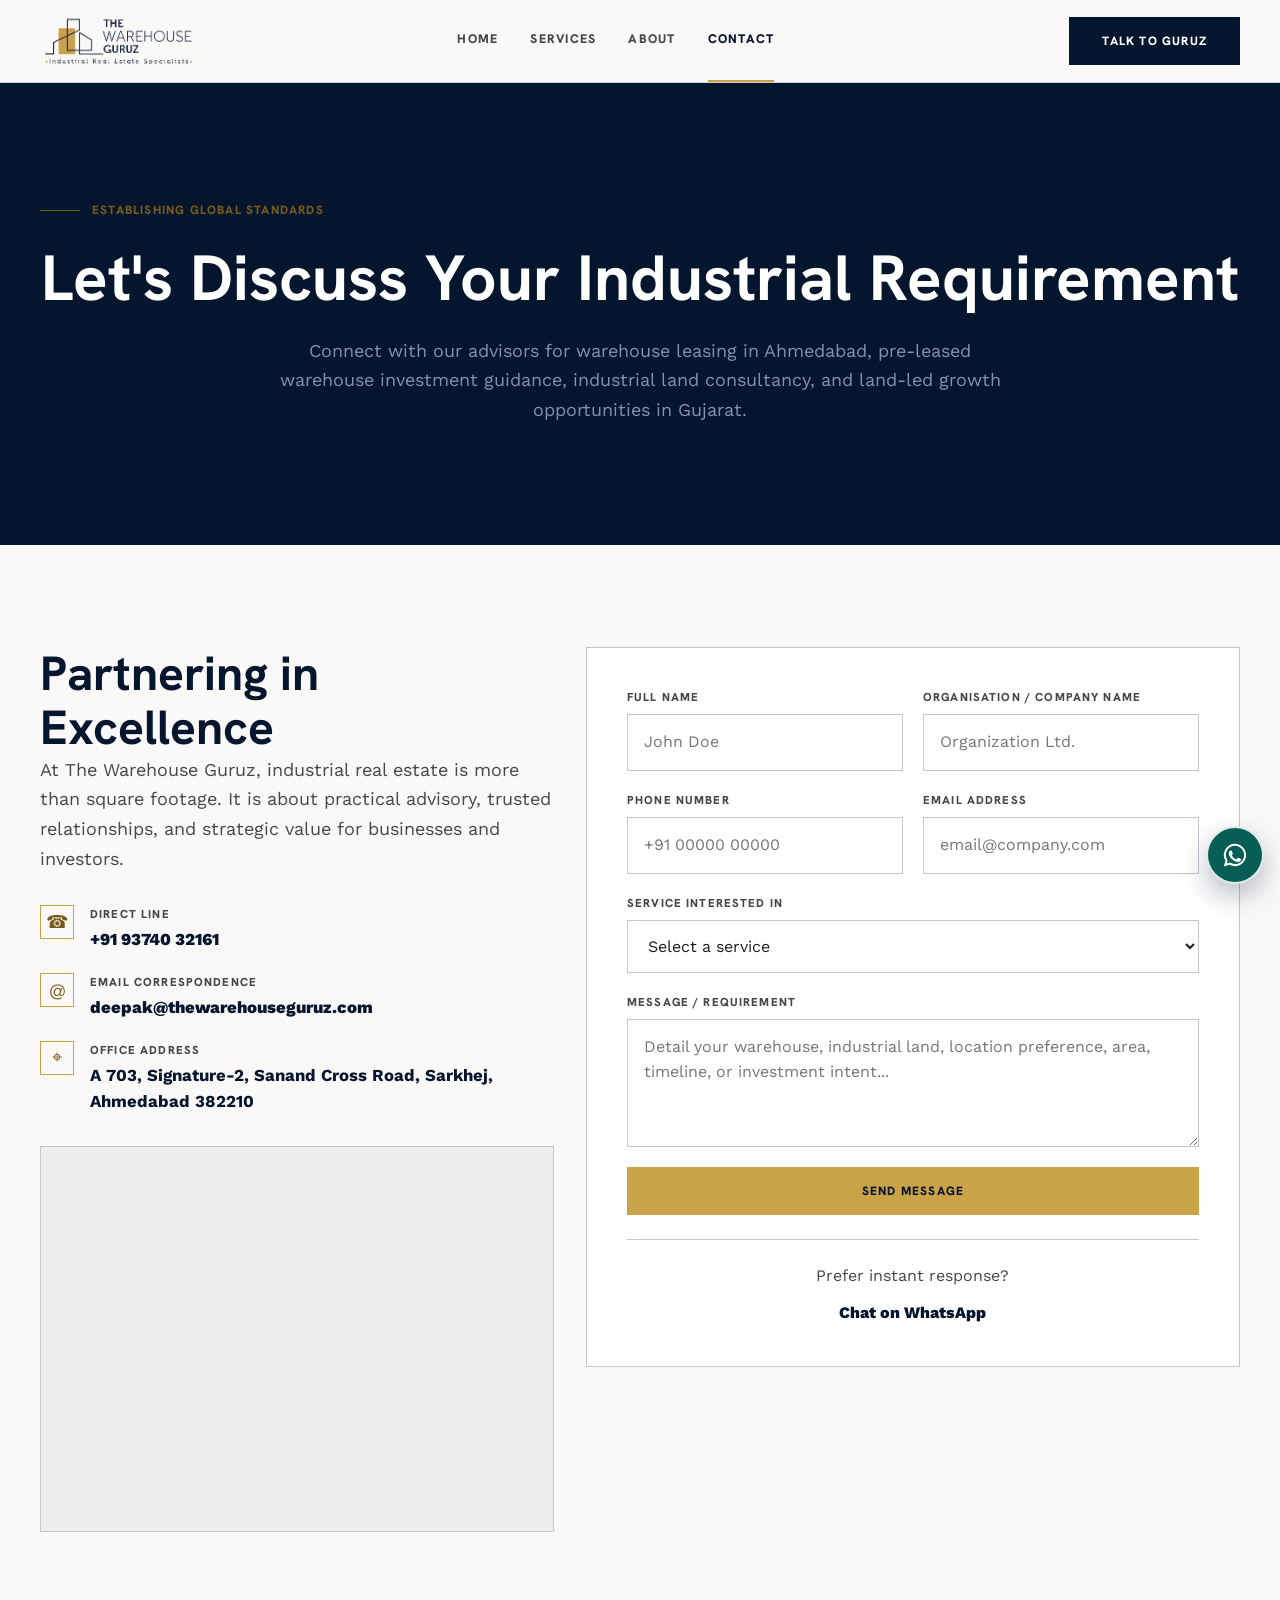
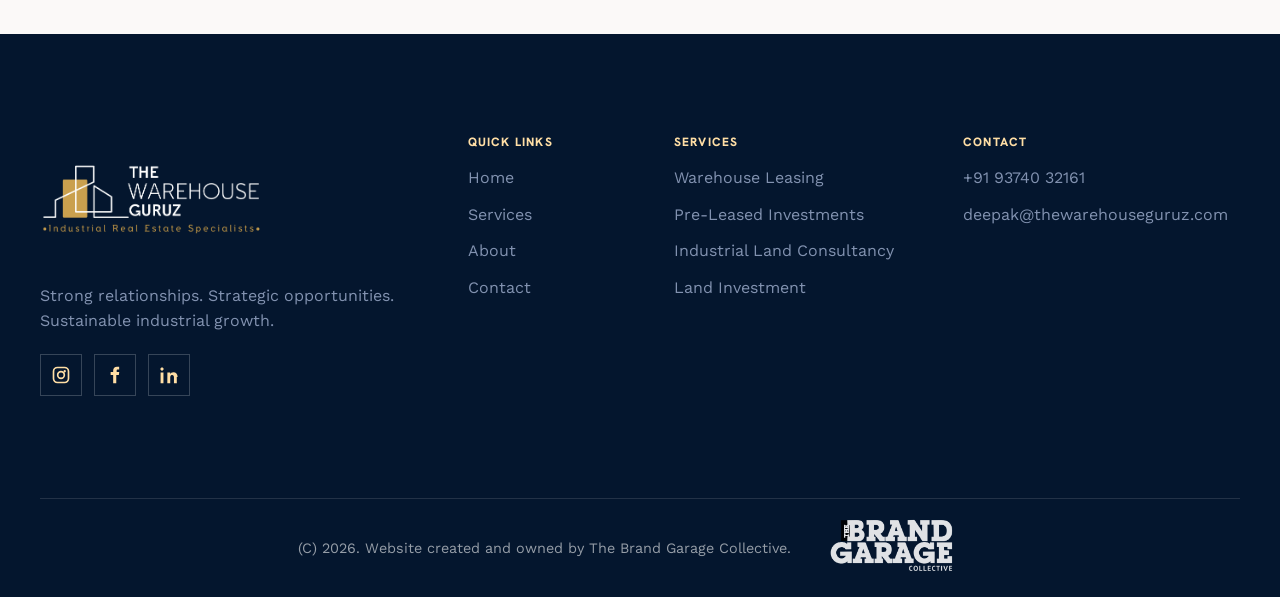
==== commit 18b28819: "Use white TWG logo in footer" ====
--- a/contact.html
+++ b/contact.html
@@ -176,7 +176,7 @@
     <footer class="site-footer">
       <div class="container footer-grid">
         <div class="footer-brand">
-          <img class="brand-logo footer-logo" src="assets/logo/the-warehouse-guruz-full-transparant-logo.png" alt="The Warehouse Guruz" />
+          <img class="brand-logo footer-logo" src="assets/logo/the-warehouse-guruz-white-logo.png" alt="The Warehouse Guruz" />
           <p class="footer-text">Strong relationships. Strategic opportunities. Sustainable industrial growth.</p>
           <div class="social-links" aria-label="Social links">
             <a class="social-link" href="https://www.instagram.com/thewarehouseguruz/" target="_blank" rel="noopener" aria-label="The Warehouse Guruz on Instagram">
--- a/styles.css
+++ b/styles.css
@@ -252,7 +252,7 @@
   width: auto;
   height: clamp(96px, 10vw, 128px);
   max-width: min(280px, 76vw);
-  filter: brightness(0) invert(1);
+  filter: none;
 }
 
 .nav-links {
